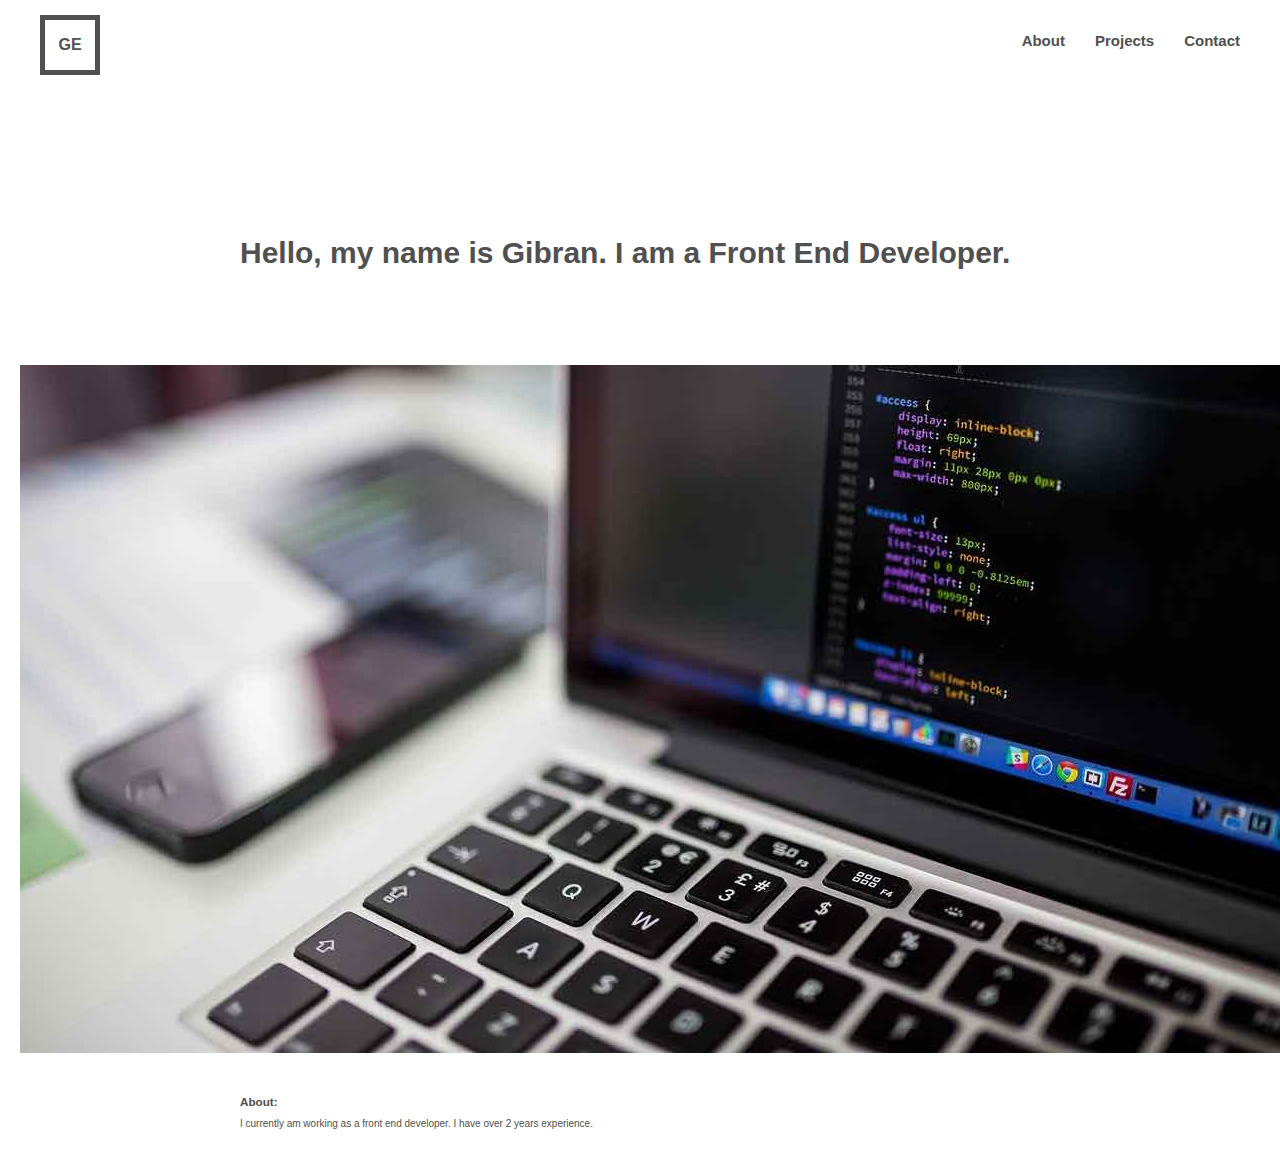
==== public/index.html @ 6d237f21 "initial portfolio" ====
<!DOCTYPE html>
<html>

<head>
    <meta name="viewport" content="width=device-width, initial-scale=1.0">
    <link rel="stylesheet" href="../src/index.css" >
</head>
<body id="home">
    <header id="sticky-header">
        <div class="outer-container">
            <nav class="nav-container">
                <a class="site-logo transition-link" href="#home"><span class="logo-text">GE</span></a>
                <ul class="nav-right">
                    <li class="nav-list"><a class="transition-link" href="#about">About</a></li>
                    <li class="nav-list"><a class="transition-link" href="#projects">Projects</a></li>
                    <li class="nav-list"><a class="transition-link" href="#contact">Contact</a></li>
                </ul>
            </nav>
        </div>
    </header>
    <div class="content">
        <section class="inner-container hero"><h1>Hello, my name is Gibran. I am a Front End Developer.</h1></section>
        <section class="outer-container space-bottom"><img src="../src/hero-image.jpg" alt="Hero Image/Laptop"></section>
        <section class="inner-container space-bottom" id="about">
            <h3>About:</h3>
            <p>I currently am working as a front end developer. I have over 2 years experience.</p>
        </section>
        <section class="cta-section border"></section>
    </div>

</body>

</html>
---- src/index.css ----
body{
    margin: 0;
    display: block;
}
html{
    font-size: 62.5%;
    font-family: Arial, Helvetica, sans-serif;
    color: #505050;
}
#sticky-header{
    position: fixed;
    width: 100%;
    top: 0;
    background-color: white;
}
.nav-container{
    padding-top: 1.5em;
    padding-bottom: 1em;
    display: flex;
    justify-content: space-between;
    align-items: center;
}
.outer-container, .nav-container{
    padding-left: 2em;
    padding-right: 2em;
}
.outer-container{
    max-width: 1280px;
    margin-left: auto;
    margin-right: auto;
}
.site-logo{
    width: 50px;
    height: 50px;
    display: block;
    overflow: visible;
    border: 5px solid #505050;
    position: relative;
    transform: rotate(0deg);
    transition: transform .4s ease-in-out;
    flex-shrink: 0;
}
a{
    text-decoration: none;
    margin-bottom: 1.25em;
    font-weight: 700;
    cursor: pointer;
    color: #505050;
}
.site-logo .logo-text{
    position: absolute;
    top: 50%;
    left: 50%;
    transform: translate(-50%,-50%) rotate(0deg);
    transition: transform .4s ease-in-out;
    font-weight: 700;
    font-size: 16px
}
.site-logo:hover {
    opacity: 1;
    transform: rotate(-180deg);
    transition: transform .3s ease-in-out;
}
.site-logo:hover .logo-text {
    transform: translate(-50%,-50%) rotate(180deg);
    transform-origin: center;
}
.nav-right{
    display: flex;
    justify-content: flex-end;
    align-items: center;
}
.nav-list{
    padding: 0;
    list-style: none;
}
h5, li.nav-list{
    font-size: 1.5em;
    line-height: 1em
}
h1, h2, h3, h4, h5, h6, li {
    font-weight: 700;
    margin: 0;
}
.nav-list a {
    font-size: 1em;
    color: #505050;
    text-decoration: none;
}
.nav-list a:hover{
    border-bottom: 2px solid #66afca;
    opacity: 1;
}
li{
    margin-bottom: 1.5em;
    padding-bottom: 2em;
}
.nav-list:not(:first-child){
    margin-left: 2em;;
}
.hero{
    padding-top: 6em;
    padding-bottom: 6em;
}
.inner-container, .outer-container {
    padding-left: 2em;
    padding-right: 2em;
}
.inner-container{
    max-width: 80em;
    margin-left: auto;
    margin-right: auto;
}
h1 {
    font-size: 3em;
    line-height: 1.5em;
    margin-bottom: 1em;
}
.space-bottom{
    margin-bottom: 4em;
}
.content{
    padding-top: 170px;
}
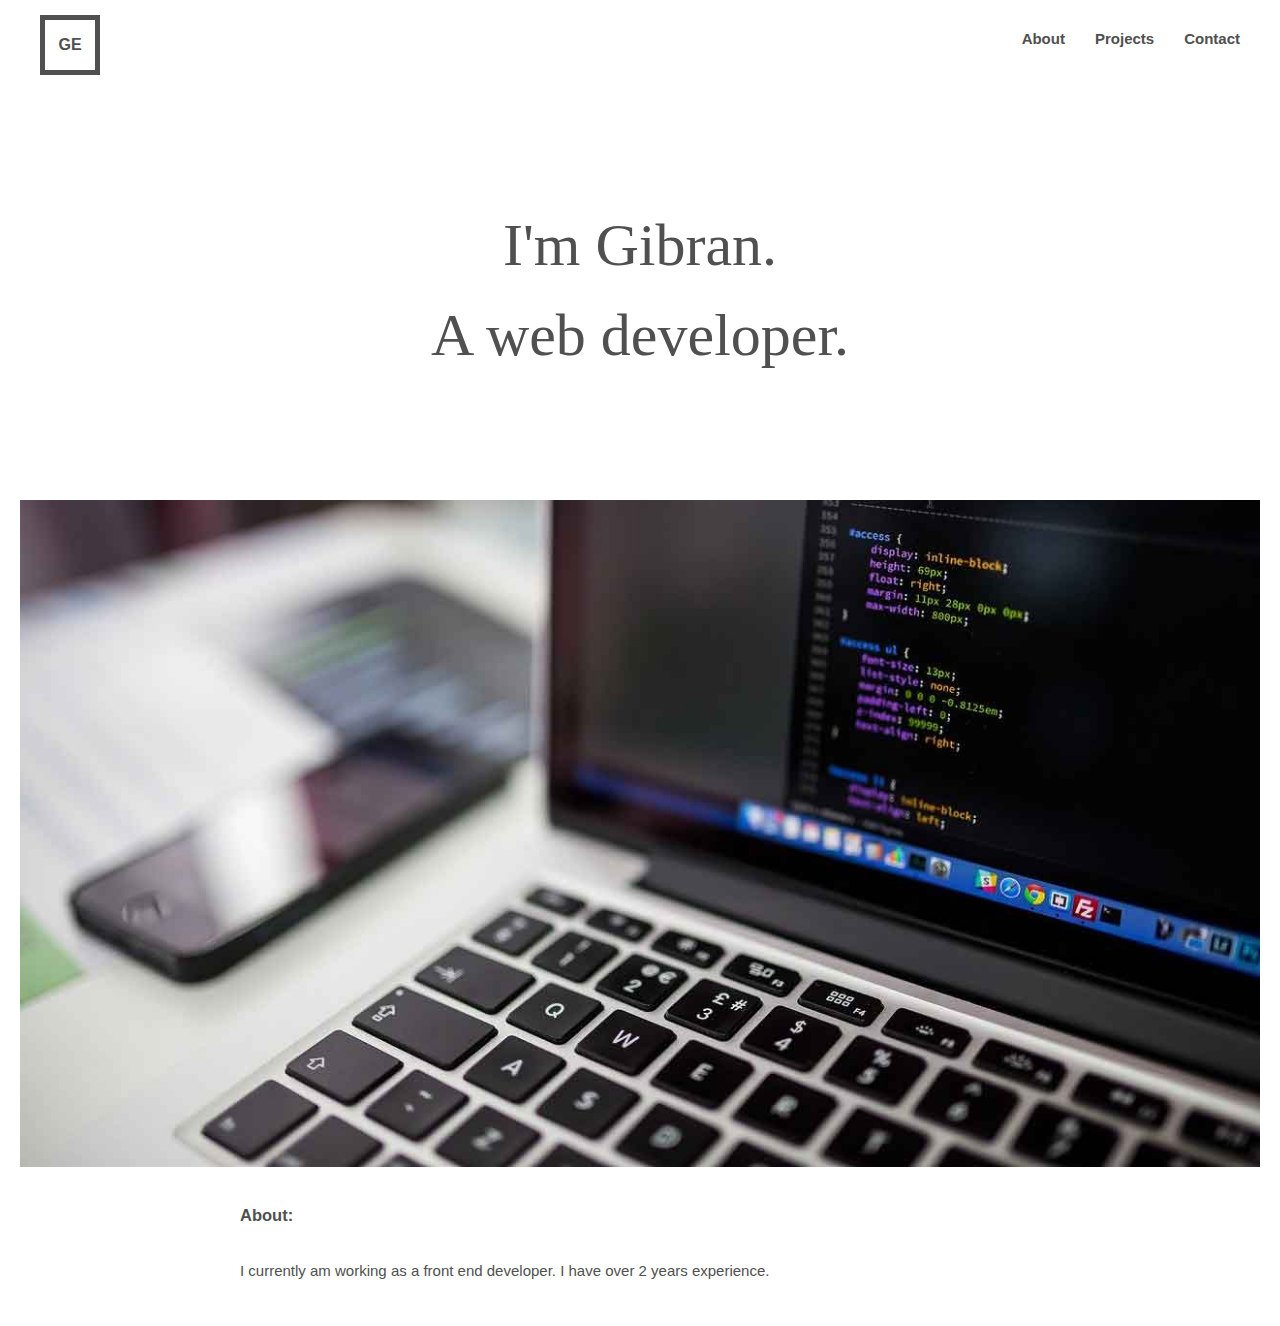
==== commit e14214d2: "made img 100% width" ====
--- a/public/index.html
+++ b/public/index.html
@@ -19,7 +19,7 @@
         </div>
     </header>
     <div class="content">
-        <section class="inner-container hero"><h1>Hello, my name is Gibran. I am a Front End Developer.</h1></section>
+        <section class="inner-container hero"><h1>I'm Gibran. <br/>A web developer.</h1></section>
         <section class="outer-container space-bottom"><img src="../src/hero-image.jpg" alt="Hero Image/Laptop"></section>
         <section class="inner-container space-bottom" id="about">
             <h3>About:</h3>
--- a/src/index.css
+++ b/src/index.css
@@ -15,7 +15,7 @@
 }
 .nav-container{
     padding-top: 1.5em;
-    padding-bottom: 1em;
+    padding-bottom: .5em;
     display: flex;
     justify-content: space-between;
     align-items: center;
@@ -42,7 +42,7 @@
 }
 a{
     text-decoration: none;
-    margin-bottom: 1.25em;
+    margin-bottom: 1em;
     font-weight: 700;
     cursor: pointer;
     color: #505050;
@@ -99,7 +99,7 @@
     margin-left: 2em;;
 }
 .hero{
-    padding-top: 6em;
+    padding-top: 3em;
     padding-bottom: 6em;
 }
 .inner-container, .outer-container {
@@ -112,13 +112,32 @@
     margin-right: auto;
 }
 h1 {
-    font-size: 3em;
+    font-size: 6em;
     line-height: 1.5em;
     margin-bottom: 1em;
+    text-align: center;
+    font-family: Brush Script MT, Brush Script Std, cursive;
+    font-weight: 500;
 }
 .space-bottom{
     margin-bottom: 4em;
 }
 .content{
     padding-top: 170px;
+}
+img{
+    display:block;
+    width: 100%;
+    height: auto;
+    margin-bottom: 2em;
+}
+h3{
+    font-size: 1.65em;
+    line-height: 1em;
+    margin-bottom: 2em;
+}
+p {
+    font-size: 1.5em;
+    line-height: 2em;
+    margin-bottom: 1.5em;
 }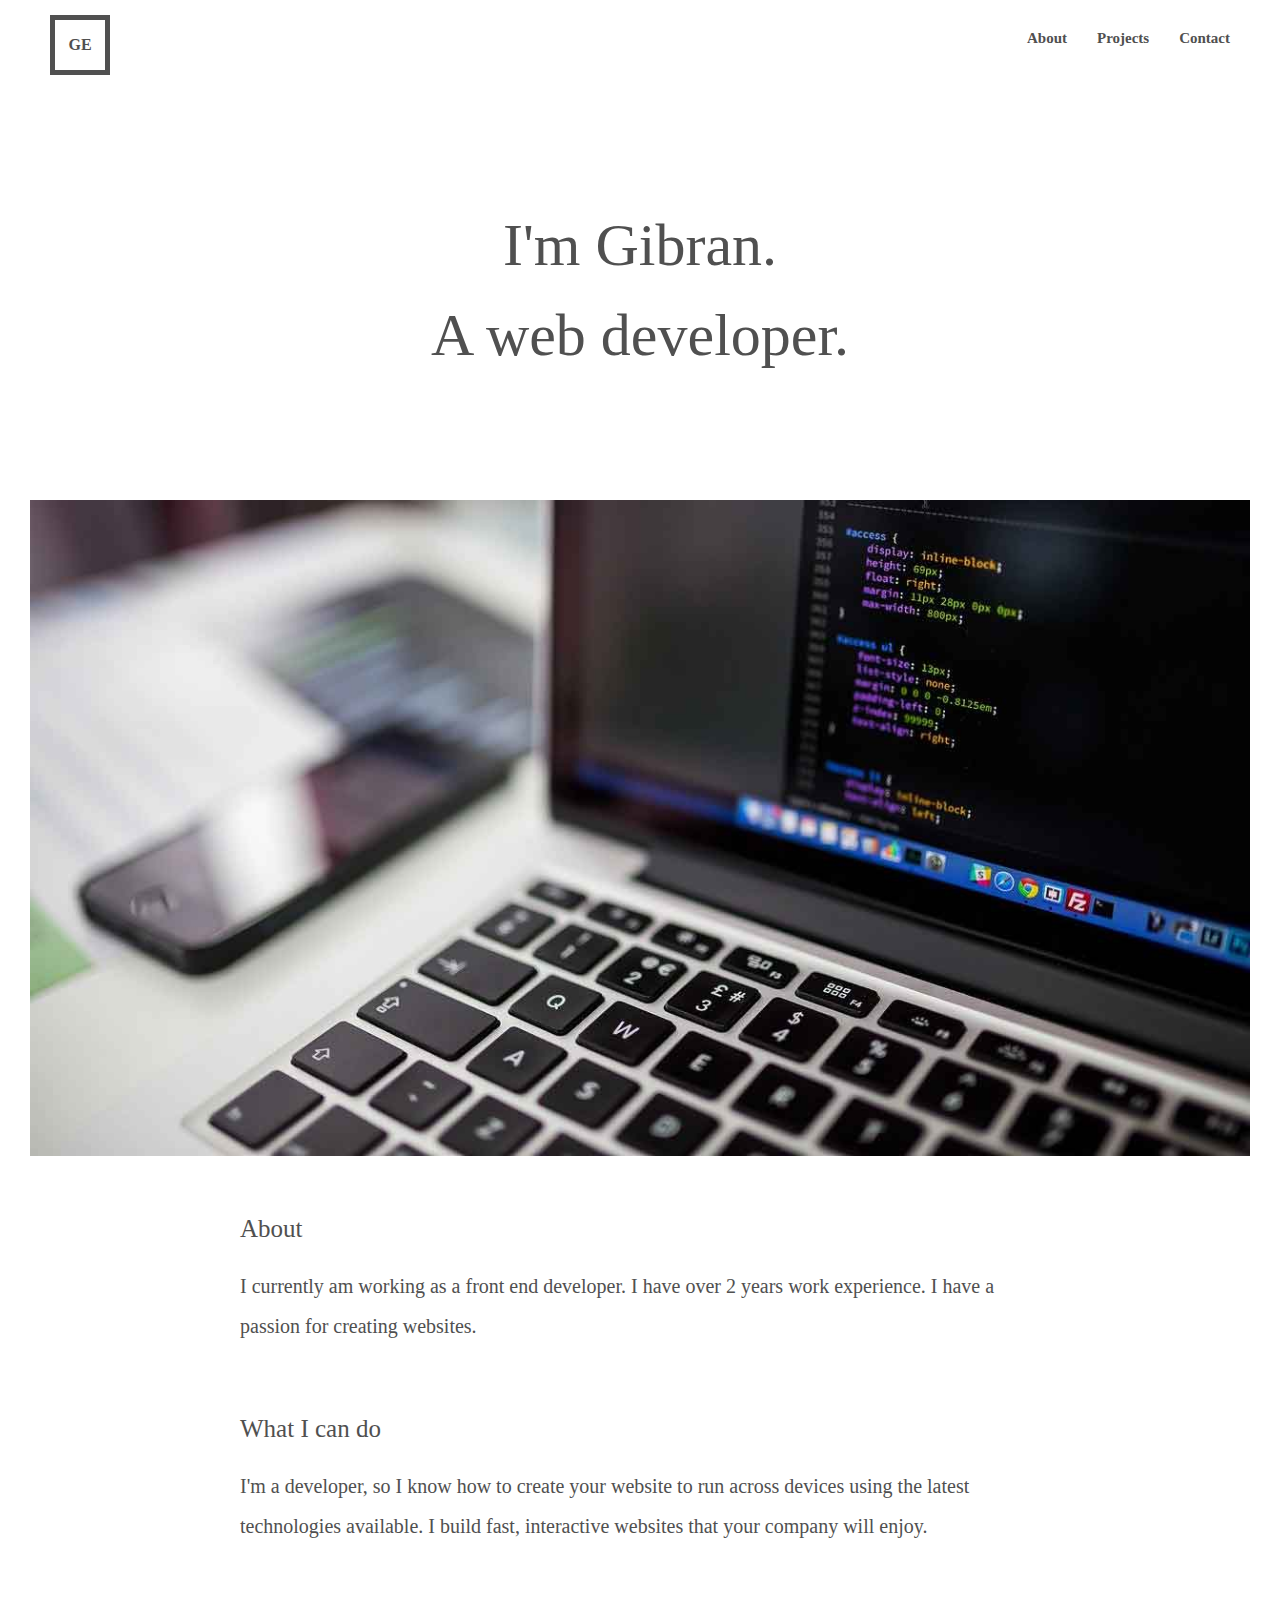
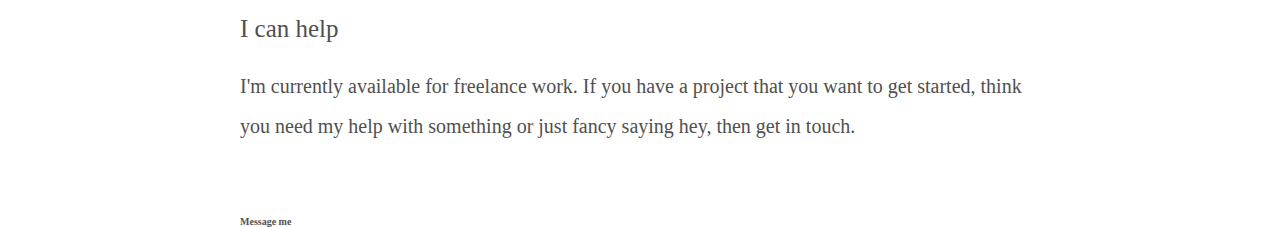
==== commit 0e0039e2: "added email" ====
--- a/public/index.html
+++ b/public/index.html
@@ -22,10 +22,28 @@
         <section class="inner-container hero"><h1>I'm Gibran. <br/>A web developer.</h1></section>
         <section class="outer-container space-bottom"><img src="../src/hero-image.jpg" alt="Hero Image/Laptop"></section>
         <section class="inner-container space-bottom" id="about">
-            <h3>About:</h3>
-            <p>I currently am working as a front end developer. I have over 2 years experience.</p>
+            <h3>About</h3>
+            <p>I currently am working as a front end developer. I have over 2 years work experience. I have a passion for creating websites.
+            </p>
         </section>
-        <section class="cta-section border"></section>
+        <section class="inner-container space-bottom what-i-can">
+            <h3>What I can do</h3>
+            <p>I'm a developer, so I know how to create your website to run across devices using the latest technologies available.
+                I build fast, interactive websites that your company will enjoy.
+            </p>
+        </section>
+        <section class="inner-container space-bottom">
+            <h3>I can help</h3>
+            <p>I'm currently available for freelance work.
+            If you have a project that you want to get started, think you need my help with something or just fancy saying hey, then get in touch.</p>
+        </section>
+        <section class="cta-section border">
+            <div class="inner-container">
+                <a href="mailto:info@gibranestrada.com" class="cta-button">Message me
+                    <span class="arrow-right"></span>
+                </a>
+            </div>
+        </section>
     </div>
 
 </body>
--- a/src/index.css
+++ b/src/index.css
@@ -4,8 +4,9 @@
 }
 html{
     font-size: 62.5%;
-    font-family: Arial, Helvetica, sans-serif;
+    font-family: libre baskerville,Georgia,serif;
     color: #505050;
+    font-weight: 300;
 }
 #sticky-header{
     position: fixed;
@@ -103,8 +104,8 @@
     padding-bottom: 6em;
 }
 .inner-container, .outer-container {
-    padding-left: 2em;
-    padding-right: 2em;
+    padding-left: 3em;
+    padding-right: 3em;
 }
 .inner-container{
     max-width: 80em;
@@ -120,7 +121,7 @@
     font-weight: 500;
 }
 .space-bottom{
-    margin-bottom: 4em;
+    margin-bottom: 3em;
 }
 .content{
     padding-top: 170px;
@@ -129,15 +130,16 @@
     display:block;
     width: 100%;
     height: auto;
-    margin-bottom: 2em;
+    margin-bottom: 6em;
 }
 h3{
-    font-size: 1.65em;
+    font-size: 2.5em;
     line-height: 1em;
-    margin-bottom: 2em;
+    margin-bottom: 1em;
+    font-weight: 400;
 }
 p {
-    font-size: 1.5em;
+    font-size: 2em;
     line-height: 2em;
-    margin-bottom: 1.5em;
+    margin-bottom: 3.5em;
 }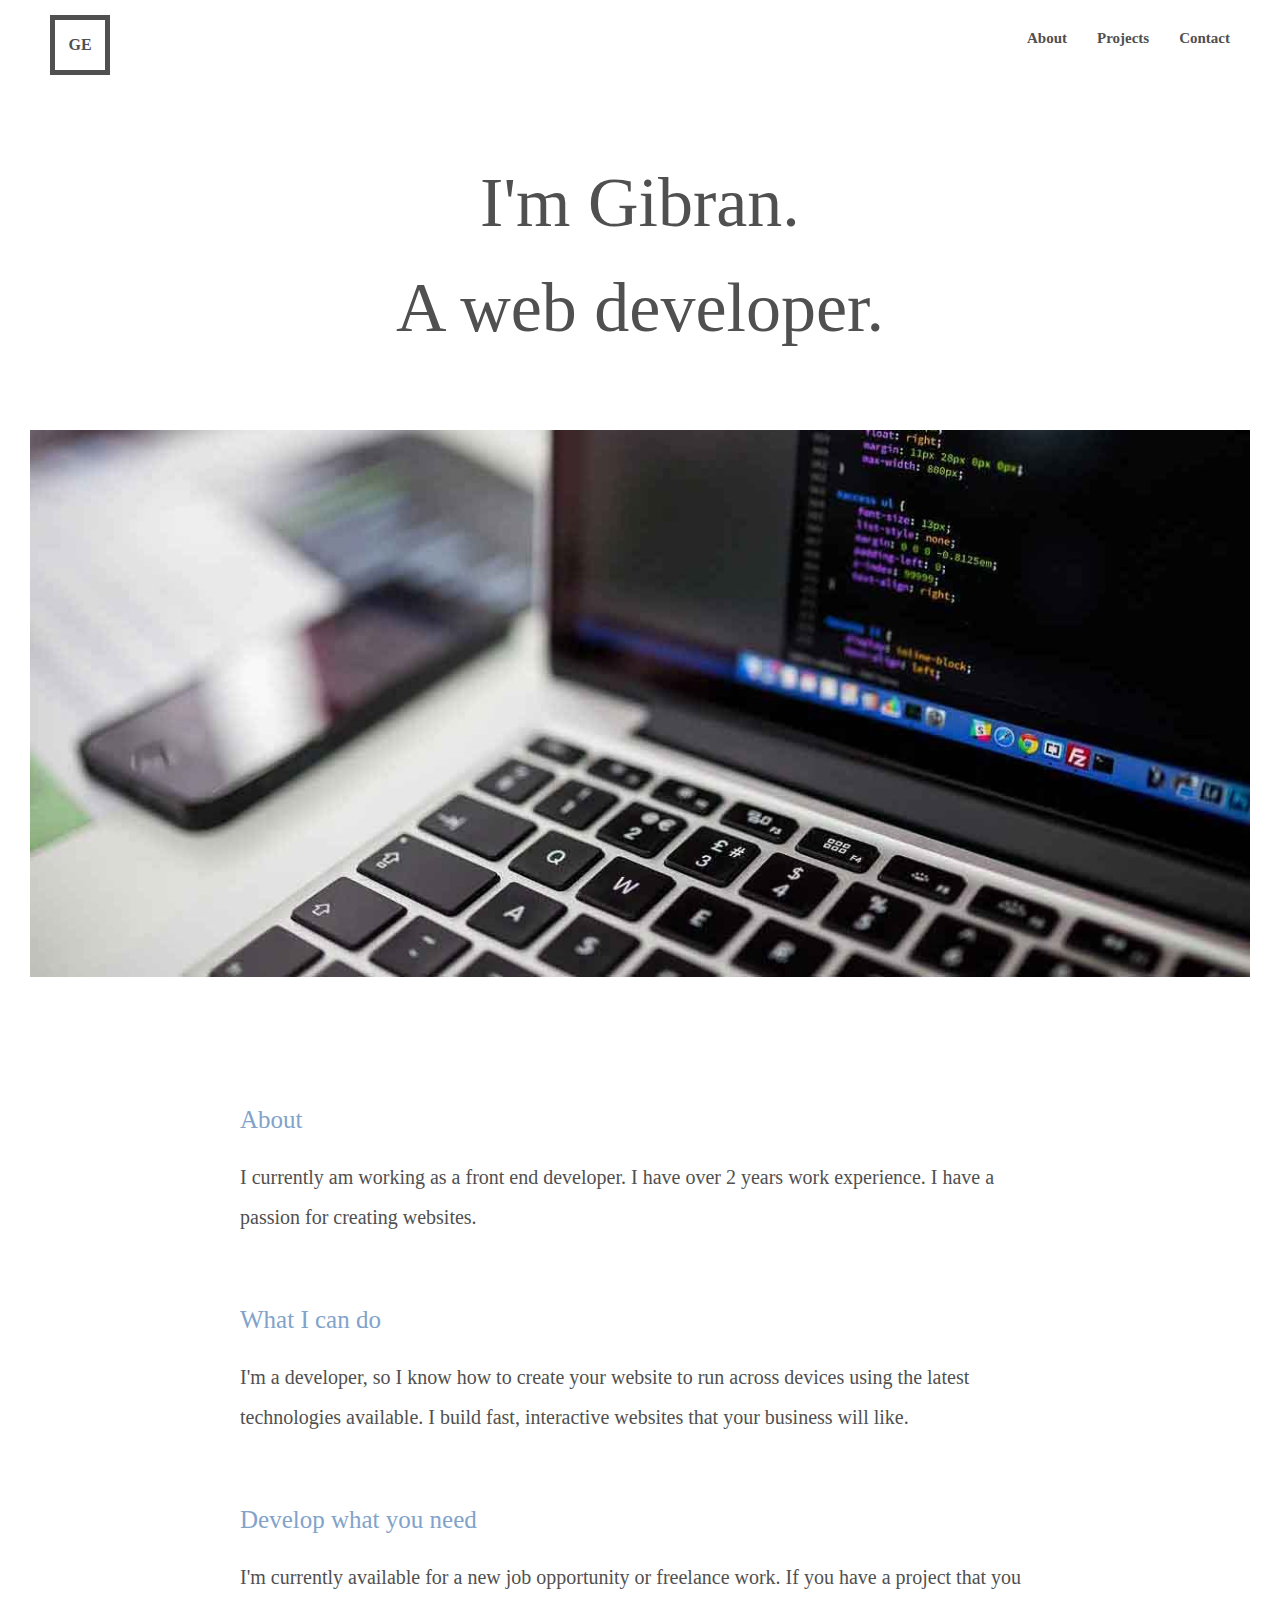
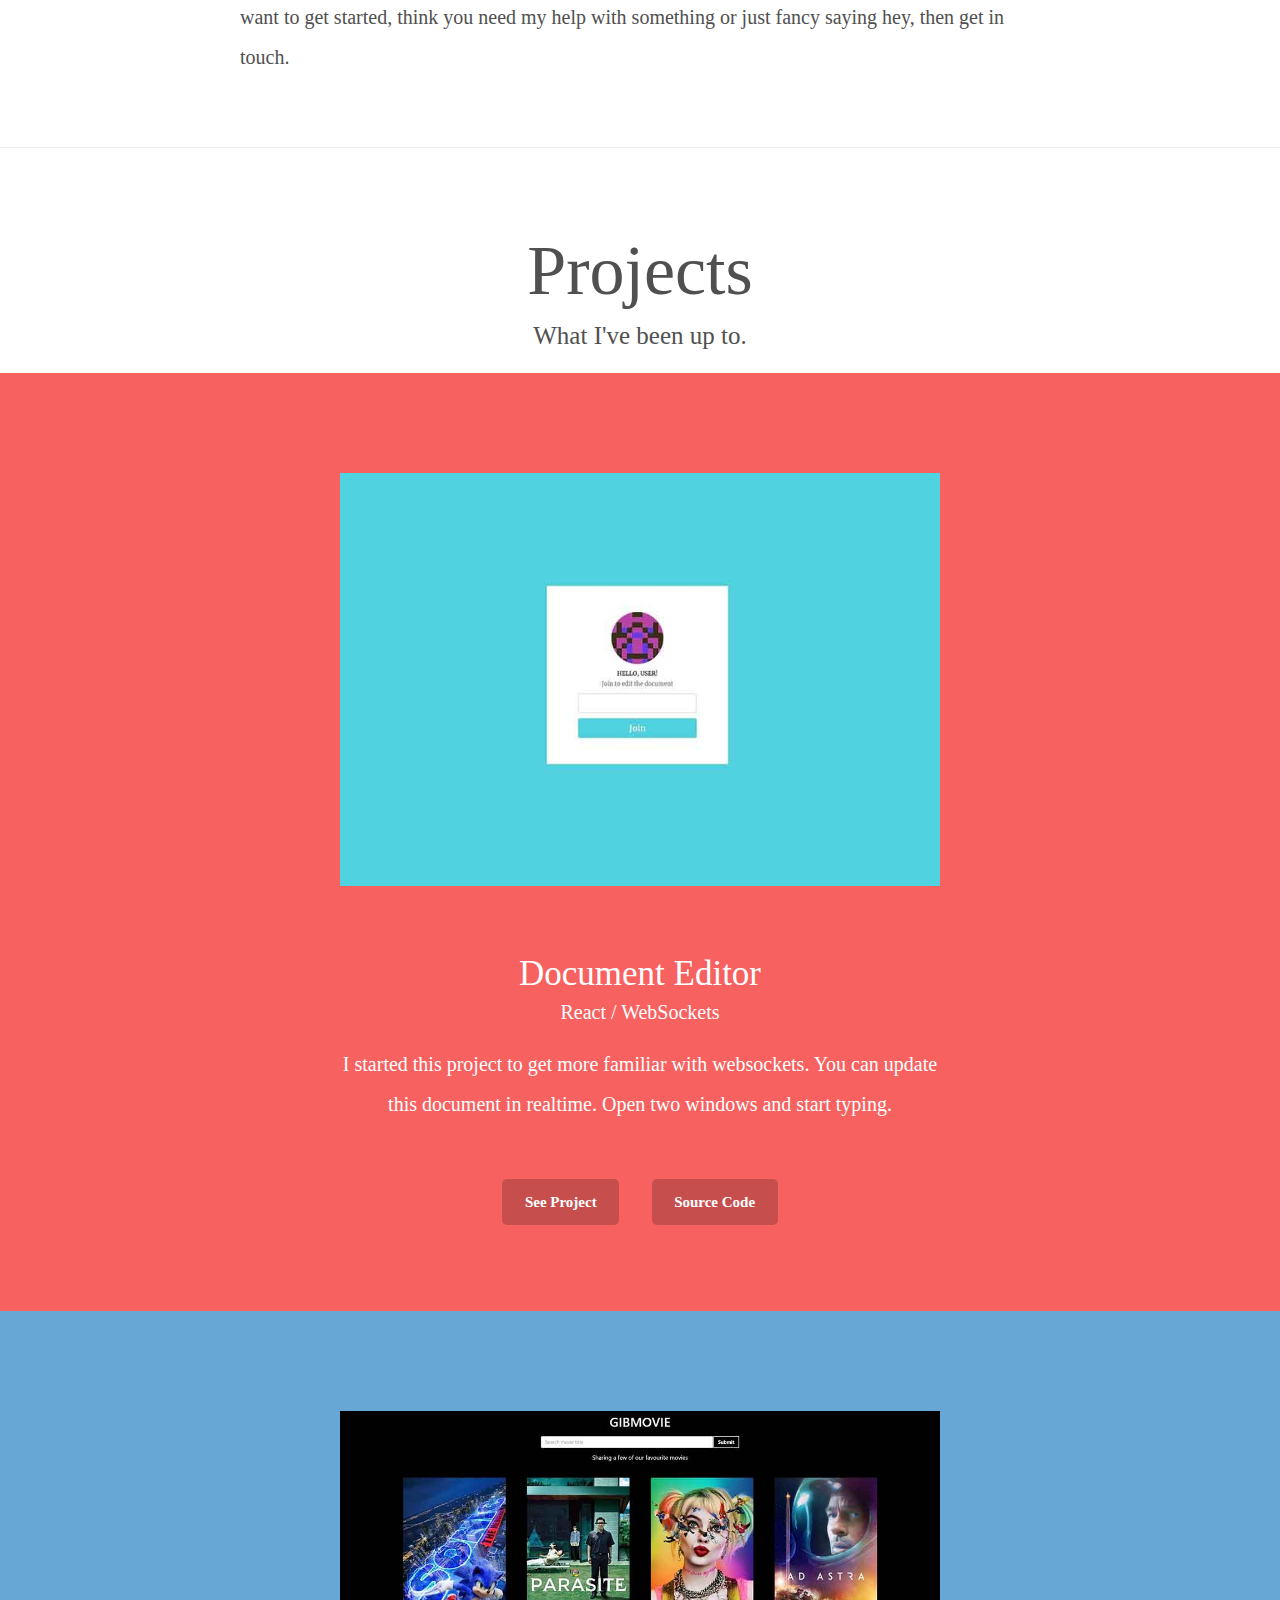
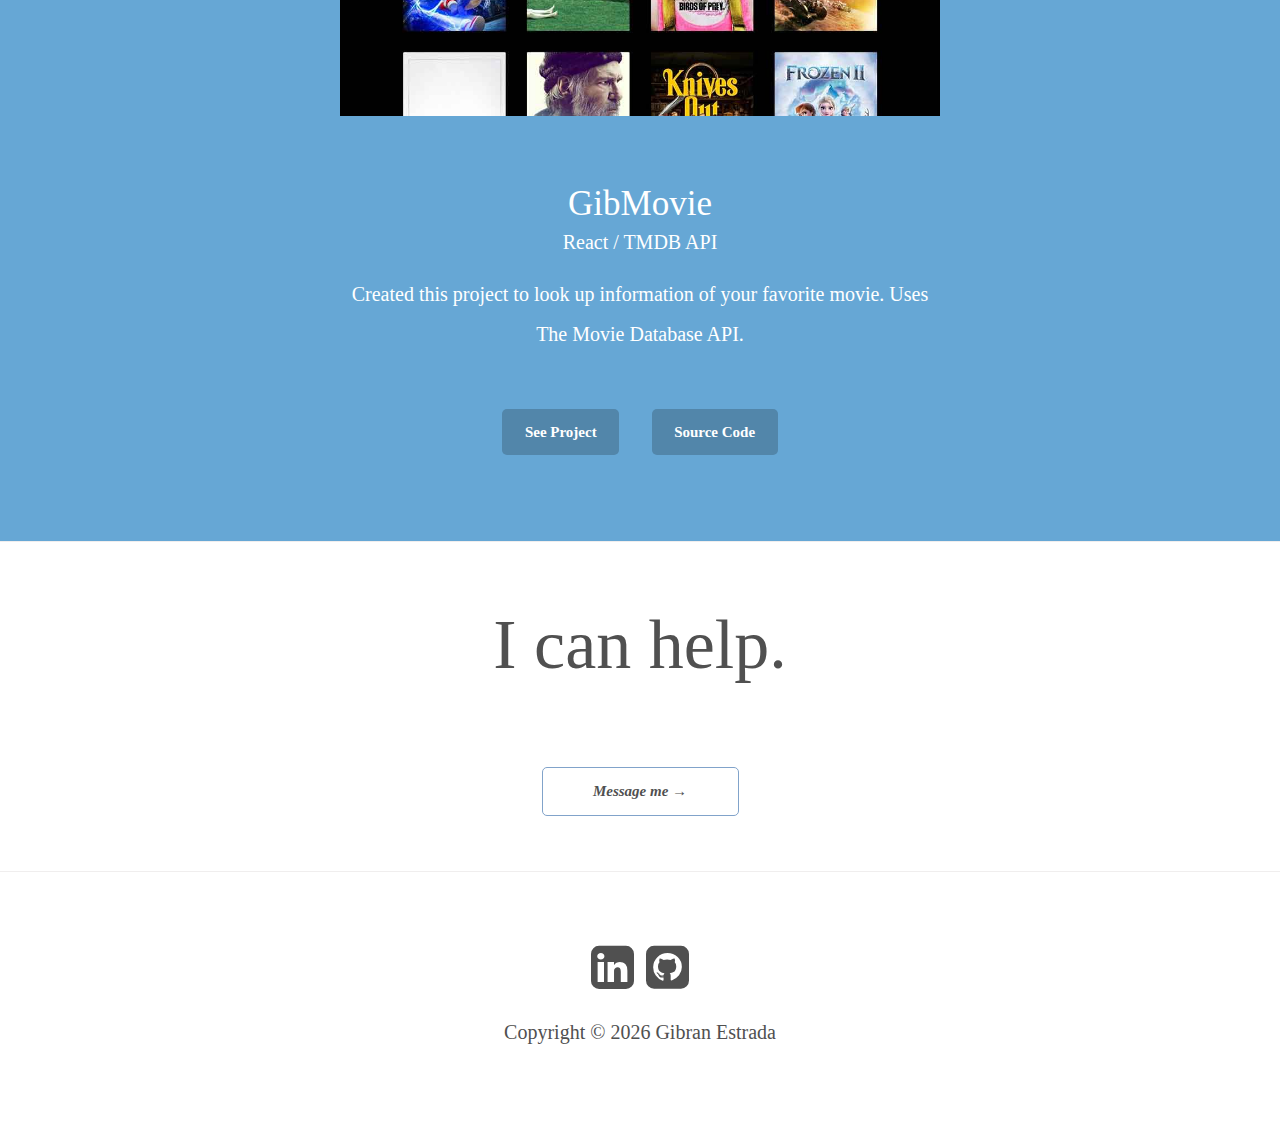
==== commit b3d2d9f6: "added social networking buttons / projects" ====
--- a/public/index.html
+++ b/public/index.html
@@ -4,6 +4,7 @@
 <head>
     <meta name="viewport" content="width=device-width, initial-scale=1.0">
     <link rel="stylesheet" href="../src/index.css" >
+    <link rel="stylesheet" href="https://cdnjs.cloudflare.com/ajax/libs/font-awesome/4.7.0/css/font-awesome.min.css">
 </head>
 <body id="home">
     <header id="sticky-header">
@@ -21,7 +22,7 @@
     <div class="content">
         <section class="inner-container hero"><h1>I'm Gibran. <br/>A web developer.</h1></section>
         <section class="outer-container space-bottom"><img src="../src/hero-image.jpg" alt="Hero Image/Laptop"></section>
-        <section class="inner-container space-bottom" id="about">
+        <section class="inner-container space-bottom jumptarget" id="about">
             <h3>About</h3>
             <p>I currently am working as a front end developer. I have over 2 years work experience. I have a passion for creating websites.
             </p>
@@ -29,23 +30,61 @@
         <section class="inner-container space-bottom what-i-can">
             <h3>What I can do</h3>
             <p>I'm a developer, so I know how to create your website to run across devices using the latest technologies available.
-                I build fast, interactive websites that your company will enjoy.
+                I build fast, interactive websites that your business will like.
             </p>
         </section>
         <section class="inner-container space-bottom">
-            <h3>I can help</h3>
-            <p>I'm currently available for freelance work.
+            <h3>Develop what you need</h3>
+            <p>I'm currently available for a new job opportunity or freelance work.
             If you have a project that you want to get started, think you need my help with something or just fancy saying hey, then get in touch.</p>
         </section>
-        <section class="cta-section border">
+        <section class="border jumptarget text-center" id="projects">
+            <h1>Projects</h1>
+            <h3>What I've been up to.</h3>
+            <div id="editor">
+                <div class="card">
+                    <img src="../src/editor.jpg" alt="Editor Project" target="_blank">
+                    <h3>Document Editor</h3>
+                    <h4>React / WebSockets</h4>
+                    <p>I started this project to get more familiar with websockets. You can update this document in realtime. Open two windows and start typing.</p>
+                    <div class="project-buttons">
+                        <a class="project-view" href="https://gibranestrada.github.io/doc-editor" target="_blank">See Project</a>
+                        <a class="project-source" href="https://github.com/gibranestrada/realtime-document-editor" target="_blank">Source Code</a>
+                    </div>
+                </div>
+            </div>
+            <div id="movie">
+                <div class="card">
+                    <img src="../src/gibmovie.jpg" alt="Movie Project" target="_blank">
+                    <h3>GibMovie</h3>
+                    <h4>React / TMDB API</h4>
+                    <p>Created this project to look up information of your favorite movie. Uses The Movie Database API.</p>
+                    <div class="project-buttons">
+                        <a class="project-view" href="https://gibmovie.netlify.app/" target="_blank">See Project</a>
+                        <a class="project-source" href="https://github.com/gibranestrada/gibmovie" target="_blank">Source Code</a>
+                    </div>
+                </div>
+            </div>
+        </section>
+        <section id="contact" class="cta-section border">
             <div class="inner-container">
+                <h1>I can help.</h1>
                 <a href="mailto:info@gibranestrada.com" class="cta-button">Message me
-                    <span class="arrow-right"></span>
+                    <span class="arrow-right">&#8594;</span>
                 </a>
             </div>
         </section>
     </div>
-
+    <footer class="border jumptarget">
+        <div class="personal-info">
+            <a href="https://www.linkedin.com/in/gibranestrada/" target="_target" class="linkedin"><i class="fa fa-linkedin-square" aria-hidden="true"></i></a>
+            <a href="https://github.com/gibranestrada" target="_target" class="github"><i class="fa fa-github-square" aria-hidden="true"></i></a>
+        </div>
+            <p>Copyright &#169; <span id="footer-date"></span> Gibran Estrada</p>
+    </footer>
+    <script>
+        const footerDate = document.getElementById('footer-date');
+        footerDate.innerHTML = new Date().getFullYear();
+    </script>
 </body>
-
 </html>--- a/src/index.css
+++ b/src/index.css
@@ -14,6 +14,12 @@
     top: 0;
     background-color: white;
 }
+.jumptarget::before {
+    content:"";
+    display:block;
+    height:110px;
+    margin:-40px 0 0;
+  }
 .nav-container{
     padding-top: 1.5em;
     padding-bottom: .5em;
@@ -89,7 +95,7 @@
     text-decoration: none;
 }
 .nav-list a:hover{
-    border-bottom: 2px solid #66afca;
+    border-bottom: 2px solid #81a3ca;
     opacity: 1;
 }
 li{
@@ -101,7 +107,6 @@
 }
 .hero{
     padding-top: 3em;
-    padding-bottom: 6em;
 }
 .inner-container, .outer-container {
     padding-left: 3em;
@@ -113,7 +118,7 @@
     margin-right: auto;
 }
 h1 {
-    font-size: 6em;
+    font-size: 7em;
     line-height: 1.5em;
     margin-bottom: 1em;
     text-align: center;
@@ -124,7 +129,7 @@
     margin-bottom: 3em;
 }
 .content{
-    padding-top: 170px;
+    padding-top: 120px;
 }
 img{
     display:block;
@@ -137,9 +142,126 @@
     line-height: 1em;
     margin-bottom: 1em;
     font-weight: 400;
+    color: #81a3ca;
 }
 p {
     font-size: 2em;
     line-height: 2em;
     margin-bottom: 3.5em;
+}
+footer, .cta-section {
+    text-align: center;
+    padding-bottom: 4em;
+}
+.cta-section{
+    padding-top: 5em;
+}
+footer{
+    padding-bottom: .5em;
+}
+.border {
+    border-top: 1px solid #f0eeee;
+}
+.cta-button:hover {
+    transform: scale(1.055);
+    transition: all .25s ease;
+}
+.cta-button {
+    border-radius: 5px;
+    border: 1.5px solid #81a3ca;
+    padding: 1em 1.5em;
+    display: inline-block;
+    font-size: 1.5em;
+    font-style: italic;
+    margin: 0 1em;
+    margin-bottom: 1em;
+    min-width: 10em;
+    transition: all .25s ease;
+}
+.text-center{
+    text-align: center;
+}
+#editor{
+    background: #f76160;
+    width: 100%;
+    margin-left: auto;
+    margin-right: auto;
+    padding-top: 10em;
+    padding-bottom: 10em;
+}
+#editor img{
+    width: 100%;
+    height: auto;
+    display: block;
+    margin: auto;
+}
+#movie{
+    background-color: #66A7D5;
+    width: 100%;
+    margin-left: auto;
+    margin-right: auto;
+    padding-top: 10em;
+    padding-bottom: 10em;
+}
+#movie img{
+    width: 100%;
+    height: auto;
+    display: block;
+    margin: auto;
+}
+#projects h1{
+    margin-bottom: 0;
+}
+#projects h3{
+    color: #505050;
+}
+.card{
+    text-align: center;
+    color: #fff;
+    max-width: 600px;
+    margin: auto;
+}
+#projects .card h3{
+    padding-top: 2em;
+    font-size: 3.5em; 
+    color: #fff;
+    margin-bottom: 10px;
+}
+.card h4{
+    font-size: 2em;
+    font-weight: 400;
+    padding-top: 0px;
+}
+.project-view{
+    border-radius: 5px;
+    padding: 1em 1.5em;
+    font-size: 1.5em;
+    margin: 0 1em;
+    margin-bottom: 1em;
+    width: 8em;
+    background-color: #C64E4D;
+    color: #fff;
+}
+.project-source{
+    border-radius: 5px;
+    padding: 1em 1.5em;
+    font-size: 1.5em;
+    margin: 0 1em;
+    margin-bottom: 1em;
+    width: 8em;
+    background-color: #C64E4D;
+    color: #fff;
+}
+#movie .project-view{
+    background-color: #5286AA;
+}
+#movie .project-source{
+    background-color: #5286AA;
+}
+.linkedin i{
+    font-size: 50px;
+}
+.github i {
+    font-size: 50px;
+    margin-left: 10px;
 }